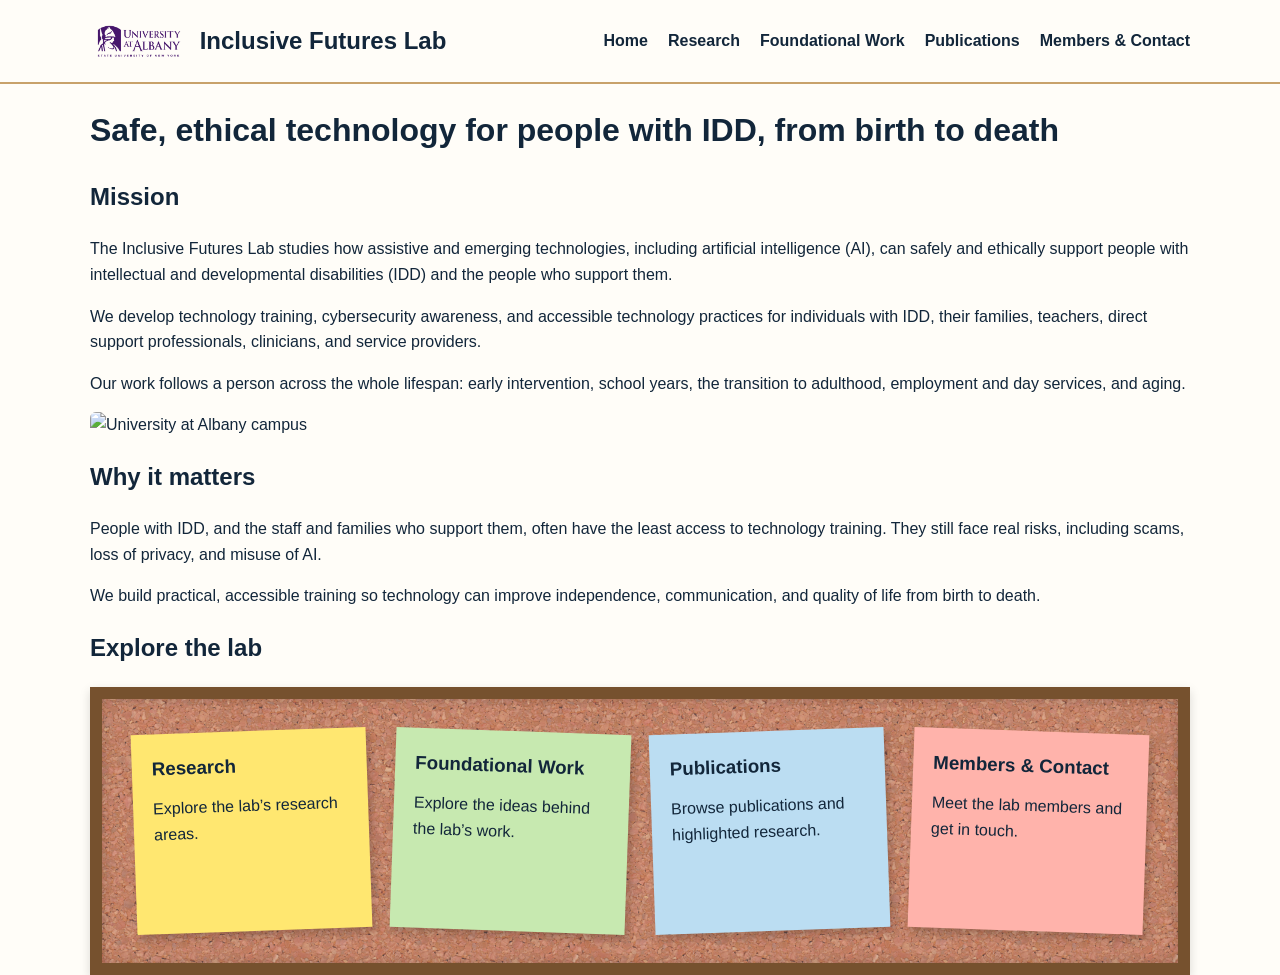
==== index.html @ a16661eb "Add mission image to index.html" ====
<!DOCTYPE html>
<html lang="en">
<head>
  <meta charset="utf-8">
  <meta name="viewport" content="width=device-width, initial-scale=1">

  <title>Inclusive Futures Lab | UAlbany</title>

  <meta name="description" content="The Inclusive Futures Lab researches how assistive and emerging technologies, including AI, can safely and ethically support people with intellectual and developmental disabilities and the people who support them.">

  <link rel="preconnect" href="https://fonts.googleapis.com">
  <link rel="preconnect" href="https://fonts.gstatic.com" crossorigin>
  <link href="https://fonts.googleapis.com/css2?family=Atkinson+Hyperlegible:ital,wght@0,400;0,700;1,400&display=swap" rel="stylesheet">

  <link rel="stylesheet" href="style.css">
</head>

<body>
 

  <!-- Header and navigation -->
  <header class="site">
    <div class="wrap">
      <a class="brand" href="index.html">
  <img class="university-logo"
       src="images/ualbany.png"
       alt="University at Albany">

  <span>Inclusive Futures Lab</span>
</a>

      <nav aria-label="Main">
        <ul>
          <li><a href="index.html" aria-current="page"><strong>Home</strong></a></li>
          <li><a href="research.html"><strong>Research</strong></a></li>
          <li><a href="foundations.html"><strong>Foundational Work</strong></a></li>
          <li><a href="publications.html"><strong>Publications</strong></a></li>
          <li><a href="contacts.html"><strong>Members &amp; Contact</strong></a></li>
        </ul>
      </nav>
    </div>
  </header>

  <main id="main">

    <!-- Homepage heading -->
    <div class="hero" id="top">
      <div class="wrap">
        <h1>Safe, ethical technology for people with IDD, from birth to death</h1>
      </div>
    </div>

    <!-- Mission -->
    <section class="band" id="mission" aria-labelledby="mission-h">
      <div class="wrap">
        <h2 id="mission-h">Mission</h2>

        <div class="body">
          <p>The Inclusive Futures Lab studies how assistive and emerging technologies, including artificial intelligence (AI), can safely and ethically support people with intellectual and developmental disabilities (IDD) and the people who support them.</p>

          <p>We develop technology training, cybersecurity awareness, and accessible technology practices for individuals with IDD, their families, teachers, direct support professionals, clinicians, and service providers.</p>

          <p>Our work follows a person across the whole lifespan: early intervention, school years, the transition to adulthood, employment and day services, and aging.</p>
        </div>
            <img class="mission-photo"
         src="images/mission.jpg"
         alt="University at Albany campus">
      </div>
    </section>
    

    <!-- Why it matters -->
    <section class="band why" id="why" aria-labelledby="why-h">
      <div class="wrap">
        <h2 id="why-h">Why it matters</h2>

        <div class="body">
          <p>People with IDD, and the staff and families who support them, often have the least access to technology training. They still face real risks, including scams, loss of privacy, and misuse of AI.</p>

          <p>We build practical, accessible training so technology can improve independence, communication, and quality of life from birth to death.</p>
        </div>
      </div>
    </section>

    <!-- Corkboard and post-it links -->
    <section class="wrap" aria-labelledby="explore-h">
      <h2 id="explore-h">Explore the lab</h2>

      <div class="home-board">

        <a class="post-it yellow" href="research.html">
          <h3>Research</h3>
          <p>Explore the lab’s research areas.</p>
        </a>

        <a class="post-it green" href="foundations.html">
          <h3>Foundational Work</h3>
          <p>Explore the ideas behind the lab’s work.</p>
        </a>

        <a class="post-it blue" href="publications.html">
          <h3>Publications</h3>
          <p>Browse publications and highlighted research.</p>
        </a>

        <a class="post-it red" href="contacts.html">
          <h3>Members &amp; Contact</h3>
          <p>Meet the lab members and get in touch.</p>
        </a>

      </div>
    </section>

  </main>

  <!-- Footer -->
  <footer id="contact">
    <div class="wrap">
      
    </div>
  </footer>

</body>
</html>
</body>
</html>
---- style.css ----
/* General page appearance */
body {
    margin: 0;
    font-family: Arial, sans-serif;
    background-color: #FFFDF8;
    color: #12263A;
    line-height: 1.6;
}

/*Main Content*/
.wrap {
    max-width: 1100px;
    margin: 0 auto;
    padding: 0 24px;
}

/* Mission text and photo */
.mission-layout {
    display: grid;
    grid-template-columns: minmax(0, 3fr) minmax(0, 2fr);
    gap: 32px;
    align-items: center;
}


.mission-photo {
    display: block;
    width: 100%;
    height: auto;
    border-radius: 6px;
}

/* Header and navigation */
header.site {
    position: sticky;
    top: 0;
    z-index: 100;
    background-color: #FFFDF8;
    padding: 16px 0;
    border-bottom: 2px solid #C8A26B;
}

/* Arrange the header contents */
header.site .wrap {
    display: flex;
    justify-content: space-between;
    align-items: center;
    flex-wrap: wrap;
    gap: 20px;
}

/* Lab name */
.brand {
    display: inline-flex;
    align-items: center;
    gap: 12px;
    font-size: 24px;
    font-weight: bold;
    color: #12263A;
    text-decoration: none;
}

.university-logo {
    display: block;
    height: 50px;
    width: auto;
}

/* Arrange the navigation links */
header.site nav ul {
    display: flex;
    flex-wrap: wrap;
    gap: 20px;
    list-style: none;
    margin: 0;
    padding: 0;
}

/* Navigation link appearance */
header.site nav a {
    color: #12263A;
    text-decoration: none;
}

/* Highlight links when hovered or focused */
header.site nav a:hover,
header.site nav a:focus-visible {
    text-decoration: underline;
}

/* Homepage introduction */


/* Corkboard and post-it links */
/* Corkboard */
/* Corkboard background and frame */
.home-board {
    display: grid;
    grid-template-columns: repeat(auto-fit, minmax(160px, 1fr));
    gap: 24px;
    padding: 32px;

    background-color: #C8A26B;
    background-image: url("images/cork.png");
    background-repeat: repeat;
    background-size: 300px 300px;

    border: 12px solid #76512E;

    box-shadow:
        inset 0 0 12px rgba(0, 0, 0, 0.2),
        0 4px 10px rgba(0, 0, 0, 0.15);
}

/* Individual post-it */
.post-it {
    display: block;
    box-sizing: border-box;
    width: 100%;
    max-width: 100%;
    min-height: 200px;
    padding: 20px;
    background-color: #FFE770;
    color: #12263A;
    text-decoration: none;
    box-shadow: 3px 5px 8px rgba(0, 0, 0, 0.2);
    transform: rotate(-2deg);
}

/* Text spacing inside the note */
.post-it h3 {
    margin: 0 0 12px;
}

.post-it p {
    margin: 0;
}
/* Tilt every other note in the opposite direction */
.post-it:nth-child(even) {
    transform: rotate(2deg);
}
/* Straighten the note when hovered or focused */
.post-it:hover,
.post-it:focus-visible {
    transform: rotate(0deg);
}

.post-it:focus-visible {
    outline: 3px solid #12263A;
    outline-offset: 4px;
}
/* Individual post-it colors */
.post-it.yellow {
    background-color: #FFE770;
}

.post-it.red {
    background-color: #FFB3AB;
}

.post-it.green {
    background-color: #C7E9B0;
}

.post-it.blue {
    background-color: #BBDDF2;
}



/* Footer */


/* Mobile adjustments */

/* Stack the text and photo on smaller screens */
@media (max-width: 750px) {
    .mission-layout {
        grid-template-columns: 1fr;
    }
}
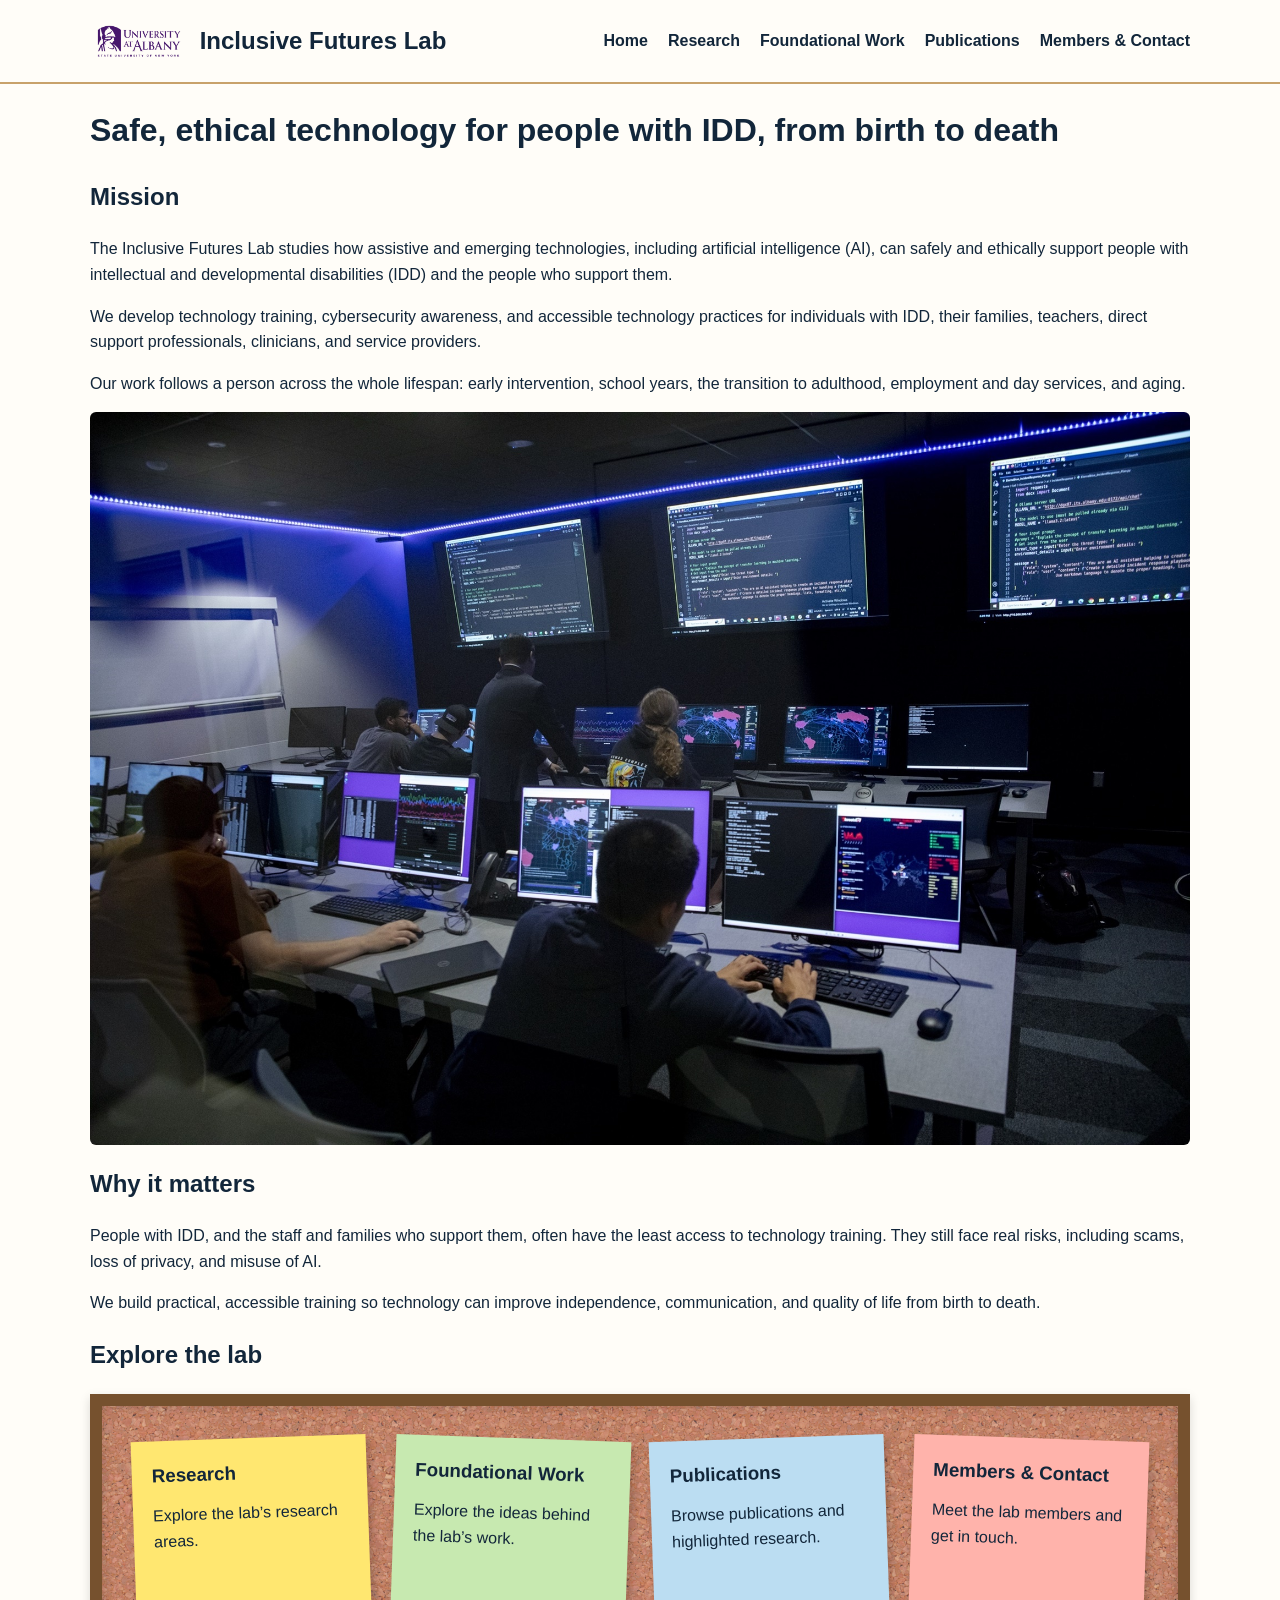
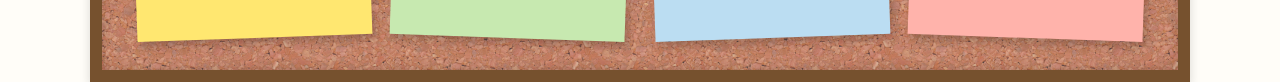
==== commit 8029a8f2: "Change mission image source to lab.jpg" ====
--- a/index.html
+++ b/index.html
@@ -63,7 +63,7 @@
           <p>Our work follows a person across the whole lifespan: early intervention, school years, the transition to adulthood, employment and day services, and aging.</p>
         </div>
             <img class="mission-photo"
-         src="images/mission.jpg"
+         src="images/lab.jpg"
          alt="University at Albany campus">
       </div>
     </section>
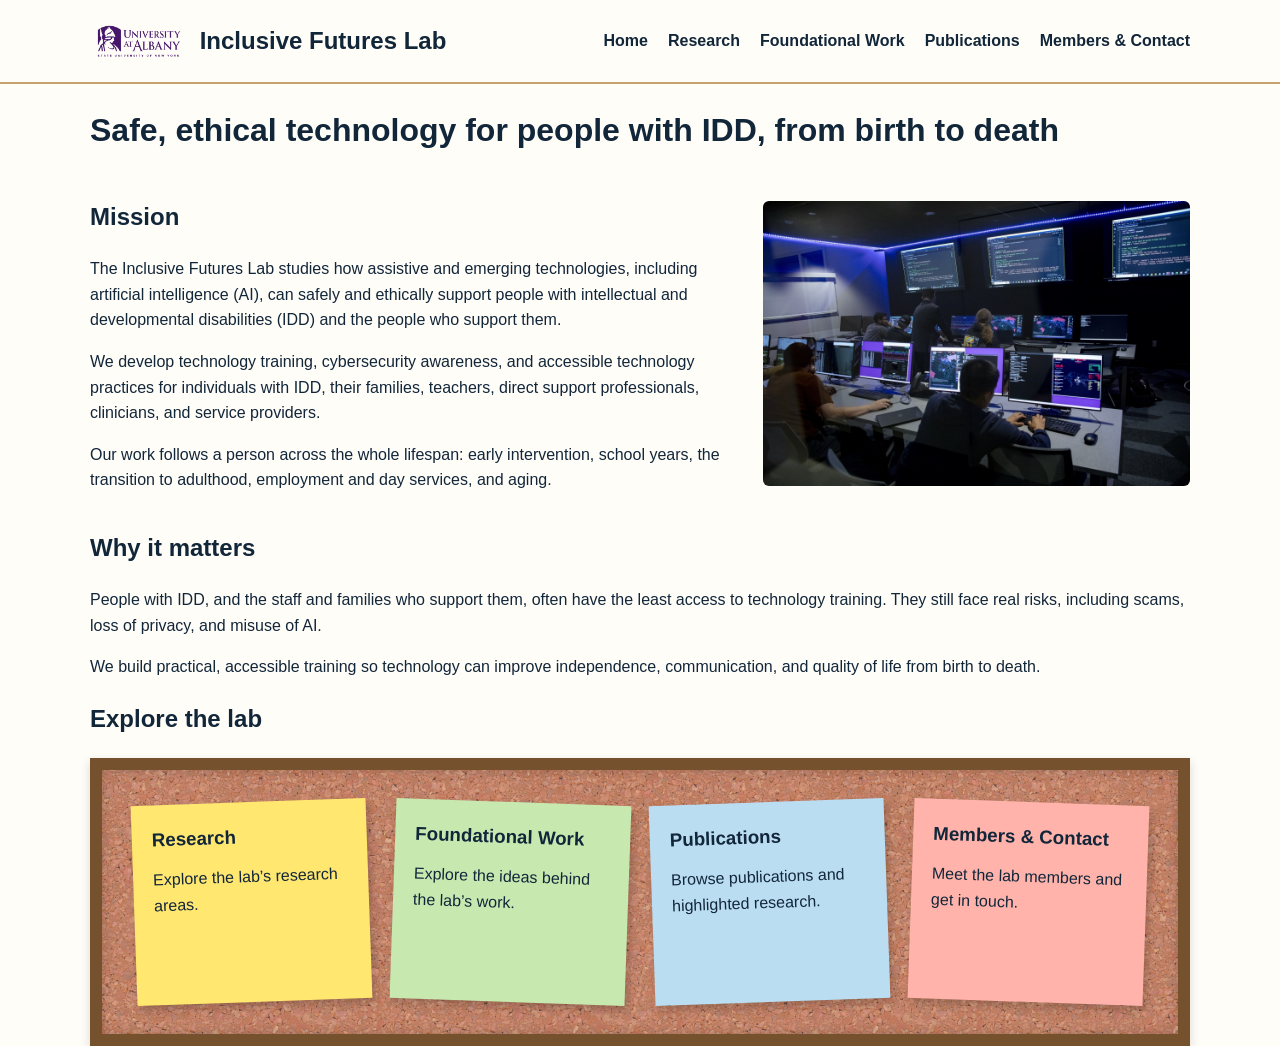
==== commit 21e5a810: "Refactor mission section in index.html Reorganized mission section layout and updated content." ====
--- a/index.html
+++ b/index.html
@@ -50,23 +50,27 @@
       </div>
     </div>
 
-    <!-- Mission -->
-    <section class="band" id="mission" aria-labelledby="mission-h">
-      <div class="wrap">
-        <h2 id="mission-h">Mission</h2>
+   <section class="band" id="mission" aria-labelledby="mission-h">
+  <div class="wrap mission-layout">
 
-        <div class="body">
-          <p>The Inclusive Futures Lab studies how assistive and emerging technologies, including artificial intelligence (AI), can safely and ethically support people with intellectual and developmental disabilities (IDD) and the people who support them.</p>
+    <div class="mission-text">
+      <h2 id="mission-h">Mission</h2>
 
-          <p>We develop technology training, cybersecurity awareness, and accessible technology practices for individuals with IDD, their families, teachers, direct support professionals, clinicians, and service providers.</p>
+      <div class="body">
+        <p>The Inclusive Futures Lab studies how assistive and emerging technologies, including artificial intelligence (AI), can safely and ethically support people with intellectual and developmental disabilities (IDD) and the people who support them.</p>
 
-          <p>Our work follows a person across the whole lifespan: early intervention, school years, the transition to adulthood, employment and day services, and aging.</p>
-        </div>
-            <img class="mission-photo"
+        <p>We develop technology training, cybersecurity awareness, and accessible technology practices for individuals with IDD, their families, teachers, direct support professionals, clinicians, and service providers.</p>
+
+        <p>Our work follows a person across the whole lifespan: early intervention, school years, the transition to adulthood, employment and day services, and aging.</p>
+      </div>
+    </div>
+
+    <img class="mission-photo"
          src="images/lab.jpg"
-         alt="University at Albany campus">
-      </div>
-    </section>
+         alt="People working at computers in a cybersecurity lab">
+
+  </div>
+</section>
     
 
     <!-- Why it matters -->
--- a/style.css
+++ b/style.css
@@ -20,6 +20,7 @@
     grid-template-columns: minmax(0, 3fr) minmax(0, 2fr);
     gap: 32px;
     align-items: center;
+    
 }
 
 
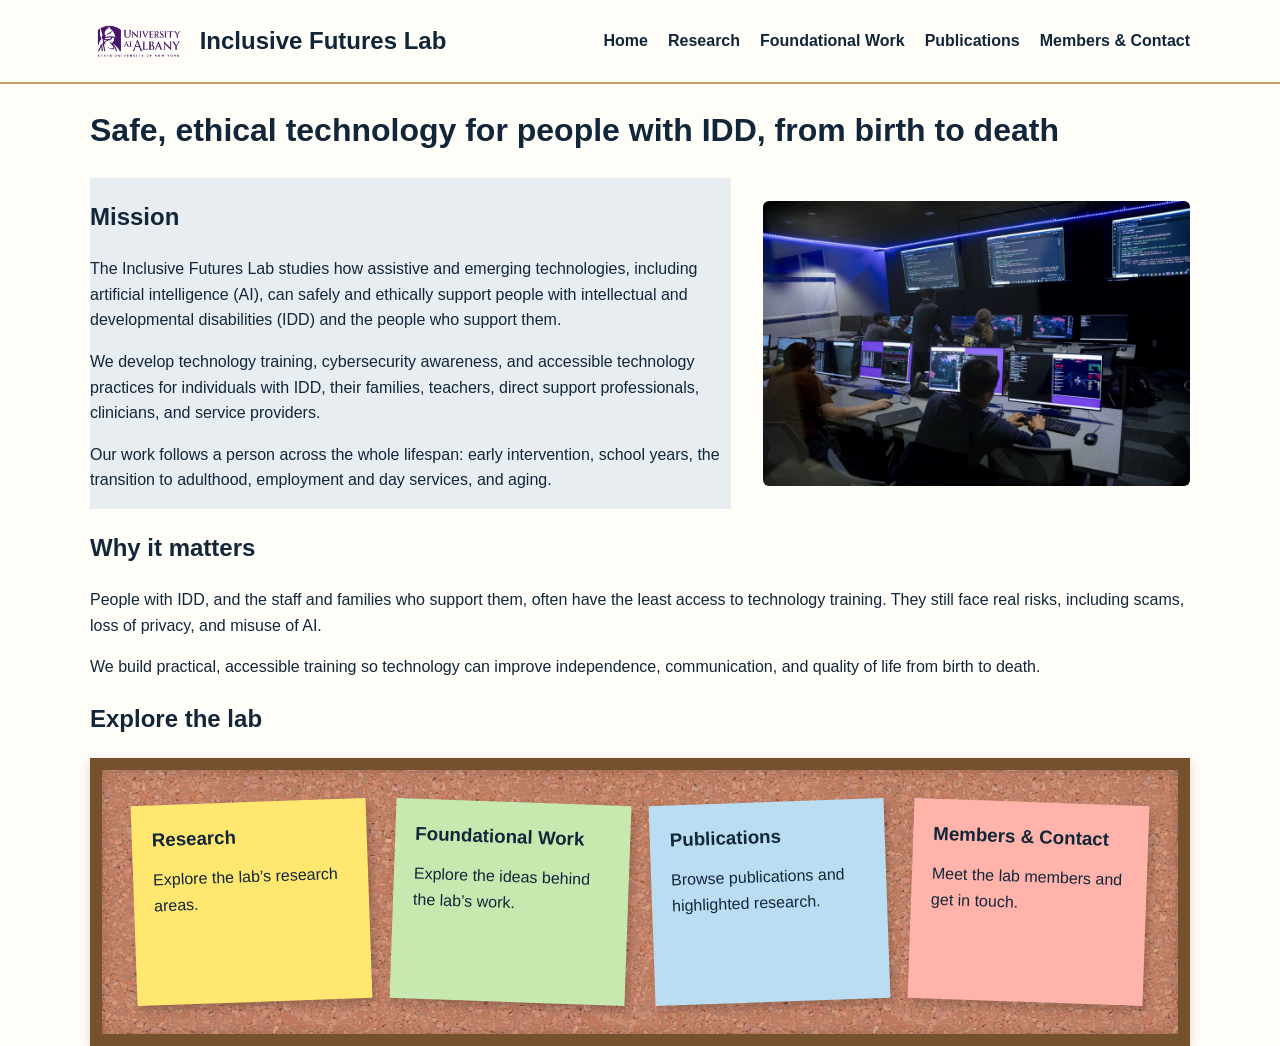
==== commit 2998cb2e: "Update mission-text class in index.html" ====
--- a/index.html
+++ b/index.html
@@ -56,7 +56,7 @@
     <div class="mission-text">
       <h2 id="mission-h">Mission</h2>
 
-      <div class="body">
+      <div class="body mission-text">
         <p>The Inclusive Futures Lab studies how assistive and emerging technologies, including artificial intelligence (AI), can safely and ethically support people with intellectual and developmental disabilities (IDD) and the people who support them.</p>
 
         <p>We develop technology training, cybersecurity awareness, and accessible technology practices for individuals with IDD, their families, teachers, direct support professionals, clinicians, and service providers.</p>
--- a/style.css
+++ b/style.css
@@ -30,6 +30,12 @@
     height: auto;
     border-radius: 6px;
 }
+
+.mission-text {
+    background-color: #E8EDF2;
+    color: #12263A;
+}
+    
 
 /* Header and navigation */
 header.site {
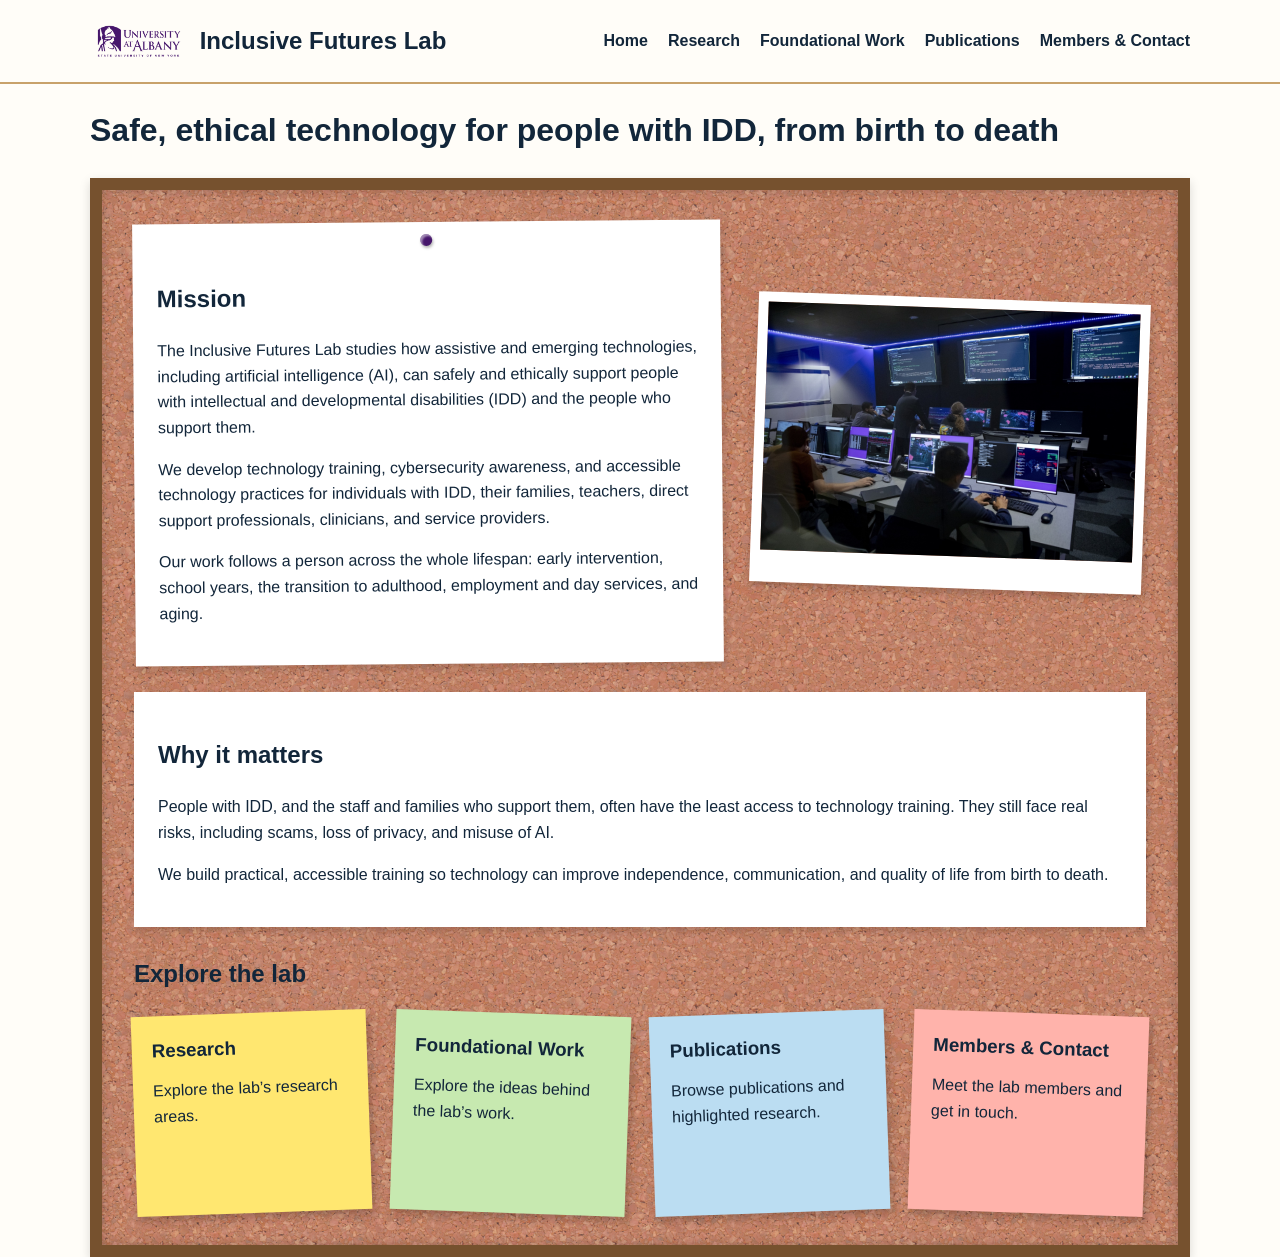
==== commit 836177b4: "Refactor HTML structure and improve formatting" ====
--- a/index.html
+++ b/index.html
@@ -16,18 +16,17 @@
 </head>
 
 <body>
- 
 
   <!-- Header and navigation -->
   <header class="site">
     <div class="wrap">
       <a class="brand" href="index.html">
-  <img class="university-logo"
-       src="images/ualbany.png"
-       alt="University at Albany">
+        <img class="university-logo"
+             src="images/ualbany.png"
+             alt="University at Albany">
 
-  <span>Inclusive Futures Lab</span>
-</a>
+        <span>Inclusive Futures Lab</span>
+      </a>
 
       <nav aria-label="Main">
         <ul>
@@ -50,81 +49,89 @@
       </div>
     </div>
 
-   <section class="band" id="mission" aria-labelledby="mission-h">
-  <div class="wrap mission-layout">
+    <!-- Center the entire noticeboard -->
+    <div class="wrap">
 
-    <div class="mission-text">
-      <h2 id="mission-h">Mission</h2>
+      <!-- Corkboard frame starts here -->
+      <div class="noticeboard">
 
-      <div class="body mission-text">
-        <p>The Inclusive Futures Lab studies how assistive and emerging technologies, including artificial intelligence (AI), can safely and ethically support people with intellectual and developmental disabilities (IDD) and the people who support them.</p>
+        <!-- Mission and photo -->
+        <section class="band" id="mission" aria-labelledby="mission-h">
+          <div class="wrap mission-layout">
 
-        <p>We develop technology training, cybersecurity awareness, and accessible technology practices for individuals with IDD, their families, teachers, direct support professionals, clinicians, and service providers.</p>
+            <div class="mission-text">
+              <h2 id="mission-h">Mission</h2>
 
-        <p>Our work follows a person across the whole lifespan: early intervention, school years, the transition to adulthood, employment and day services, and aging.</p>
-      </div>
-    </div>
+              <div class="body">
+                <p>The Inclusive Futures Lab studies how assistive and emerging technologies, including artificial intelligence (AI), can safely and ethically support people with intellectual and developmental disabilities (IDD) and the people who support them.</p>
 
-    <img class="mission-photo"
-         src="images/lab.jpg"
-         alt="People working at computers in a cybersecurity lab">
+                <p>We develop technology training, cybersecurity awareness, and accessible technology practices for individuals with IDD, their families, teachers, direct support professionals, clinicians, and service providers.</p>
 
-  </div>
-</section>
-    
+                <p>Our work follows a person across the whole lifespan: early intervention, school years, the transition to adulthood, employment and day services, and aging.</p>
+              </div>
+            </div>
 
-    <!-- Why it matters -->
-    <section class="band why" id="why" aria-labelledby="why-h">
-      <div class="wrap">
-        <h2 id="why-h">Why it matters</h2>
+            <img class="mission-photo"
+                 src="images/lab.jpg"
+                 alt="People working at computers in a cybersecurity lab">
 
-        <div class="body">
-          <p>People with IDD, and the staff and families who support them, often have the least access to technology training. They still face real risks, including scams, loss of privacy, and misuse of AI.</p>
+          </div>
+        </section>
 
-          <p>We build practical, accessible training so technology can improve independence, communication, and quality of life from birth to death.</p>
-        </div>
-      </div>
-    </section>
+        <!-- Why it matters -->
+        <section class="band why" id="why" aria-labelledby="why-h">
+          <div class="wrap">
+            <h2 id="why-h">Why it matters</h2>
 
-    <!-- Corkboard and post-it links -->
-    <section class="wrap" aria-labelledby="explore-h">
-      <h2 id="explore-h">Explore the lab</h2>
+            <div class="body">
+              <p>People with IDD, and the staff and families who support them, often have the least access to technology training. They still face real risks, including scams, loss of privacy, and misuse of AI.</p>
 
-      <div class="home-board">
+              <p>We build practical, accessible training so technology can improve independence, communication, and quality of life from birth to death.</p>
+            </div>
+          </div>
+        </section>
 
-        <a class="post-it yellow" href="research.html">
-          <h3>Research</h3>
-          <p>Explore the lab’s research areas.</p>
-        </a>
+        <!-- Post-it navigation -->
+        <section class="wrap" aria-labelledby="explore-h">
+          <h2 id="explore-h">Explore the lab</h2>
 
-        <a class="post-it green" href="foundations.html">
-          <h3>Foundational Work</h3>
-          <p>Explore the ideas behind the lab’s work.</p>
-        </a>
+          <div class="home-board">
 
-        <a class="post-it blue" href="publications.html">
-          <h3>Publications</h3>
-          <p>Browse publications and highlighted research.</p>
-        </a>
+            <a class="post-it yellow" href="research.html">
+              <h3>Research</h3>
+              <p>Explore the lab’s research areas.</p>
+            </a>
 
-        <a class="post-it red" href="contacts.html">
-          <h3>Members &amp; Contact</h3>
-          <p>Meet the lab members and get in touch.</p>
-        </a>
+            <a class="post-it green" href="foundations.html">
+              <h3>Foundational Work</h3>
+              <p>Explore the ideas behind the lab’s work.</p>
+            </a>
+
+            <a class="post-it blue" href="publications.html">
+              <h3>Publications</h3>
+              <p>Browse publications and highlighted research.</p>
+            </a>
+
+            <a class="post-it red" href="contacts.html">
+              <h3>Members &amp; Contact</h3>
+              <p>Meet the lab members and get in touch.</p>
+            </a>
+
+          </div>
+        </section>
 
       </div>
-    </section>
+      <!-- Corkboard frame ends here -->
+
+    </div>
 
   </main>
 
   <!-- Footer -->
   <footer id="contact">
     <div class="wrap">
-      
     </div>
   </footer>
 
 </body>
 </html>
-</body>
-</html>
--- a/style.css
+++ b/style.css
@@ -26,14 +26,23 @@
 
 .mission-photo {
     display: block;
+    box-sizing: border-box;
     width: 100%;
     height: auto;
-    border-radius: 6px;
+
+    border: 10px solid #FFFFFF;
+    border-bottom-width: 32px;
+    border-radius: 0;
+
+    box-shadow: 2px 4px 8px rgba(0, 0, 0, 0.2);
+    transform: rotate(2deg);
 }
 
 .mission-text {
     background-color: #E8EDF2;
     color: #12263A;
+    text-align: center;
+    border-radius: 15px;
 }
     
 
@@ -101,22 +110,72 @@
 /* Corkboard and post-it links */
 /* Corkboard */
 /* Corkboard background and frame */
+/* One large corkboard around the homepage content */
+.noticeboard {
+    padding: 32px;
+
+    background-color: #C8A26B;
+    background-image: url("images/cork.png");
+    background-repeat: repeat;
+    background-size: 300px 300px;
+
+    border: 12px solid #76512E;
+
+    box-shadow:
+        inset 0 0 12px rgba(0, 0, 0, 0.2),
+        0 4px 10px rgba(0, 0, 0, 0.15);
+}
+
+/* Inner sections use the outer board's spacing */
+.noticeboard .wrap {
+    max-width: none;
+    padding: 0;
+}
+
+/* Space between the sections */
+.noticeboard > section + section {
+    margin-top: 28px;
+}
+
+/* Paper backgrounds to keep the text readable */
+.noticeboard .mission-text,
+.noticeboard #why .wrap {
+    background-color: #FFFFFF;
+    padding: 24px;
+    text-align: left;
+    border-radius: 0;
+    box-shadow: 2px 4px 8px rgba(0, 0, 0, 0.15);
+}
+/* Position the Mission paper and leave space for its pin */
+.noticeboard .mission-text {
+    position: relative;
+    padding-top: 36px;
+    transform: rotate(-0.5deg);
+}
+
+/* Decorative pin */
+.noticeboard .mission-text::before {
+    content: "";
+    position: absolute;
+    top: 12px;
+    left: 50%;
+
+    width: 12px;
+    height: 12px;
+    background-color: #46166B;
+    border-radius: 50%;
+
+    transform: translateX(-50%);
+
+    box-shadow:
+        1px 2px 3px rgba(0, 0, 0, 0.3),
+        inset 2px 2px 2px rgba(255, 255, 255, 0.5);
+}
+/* Arrange the four post-it links */
 .home-board {
     display: grid;
     grid-template-columns: repeat(auto-fit, minmax(160px, 1fr));
     gap: 24px;
-    padding: 32px;
-
-    background-color: #C8A26B;
-    background-image: url("images/cork.png");
-    background-repeat: repeat;
-    background-size: 300px 300px;
-
-    border: 12px solid #76512E;
-
-    box-shadow:
-        inset 0 0 12px rgba(0, 0, 0, 0.2),
-        0 4px 10px rgba(0, 0, 0, 0.15);
 }
 
 /* Individual post-it */
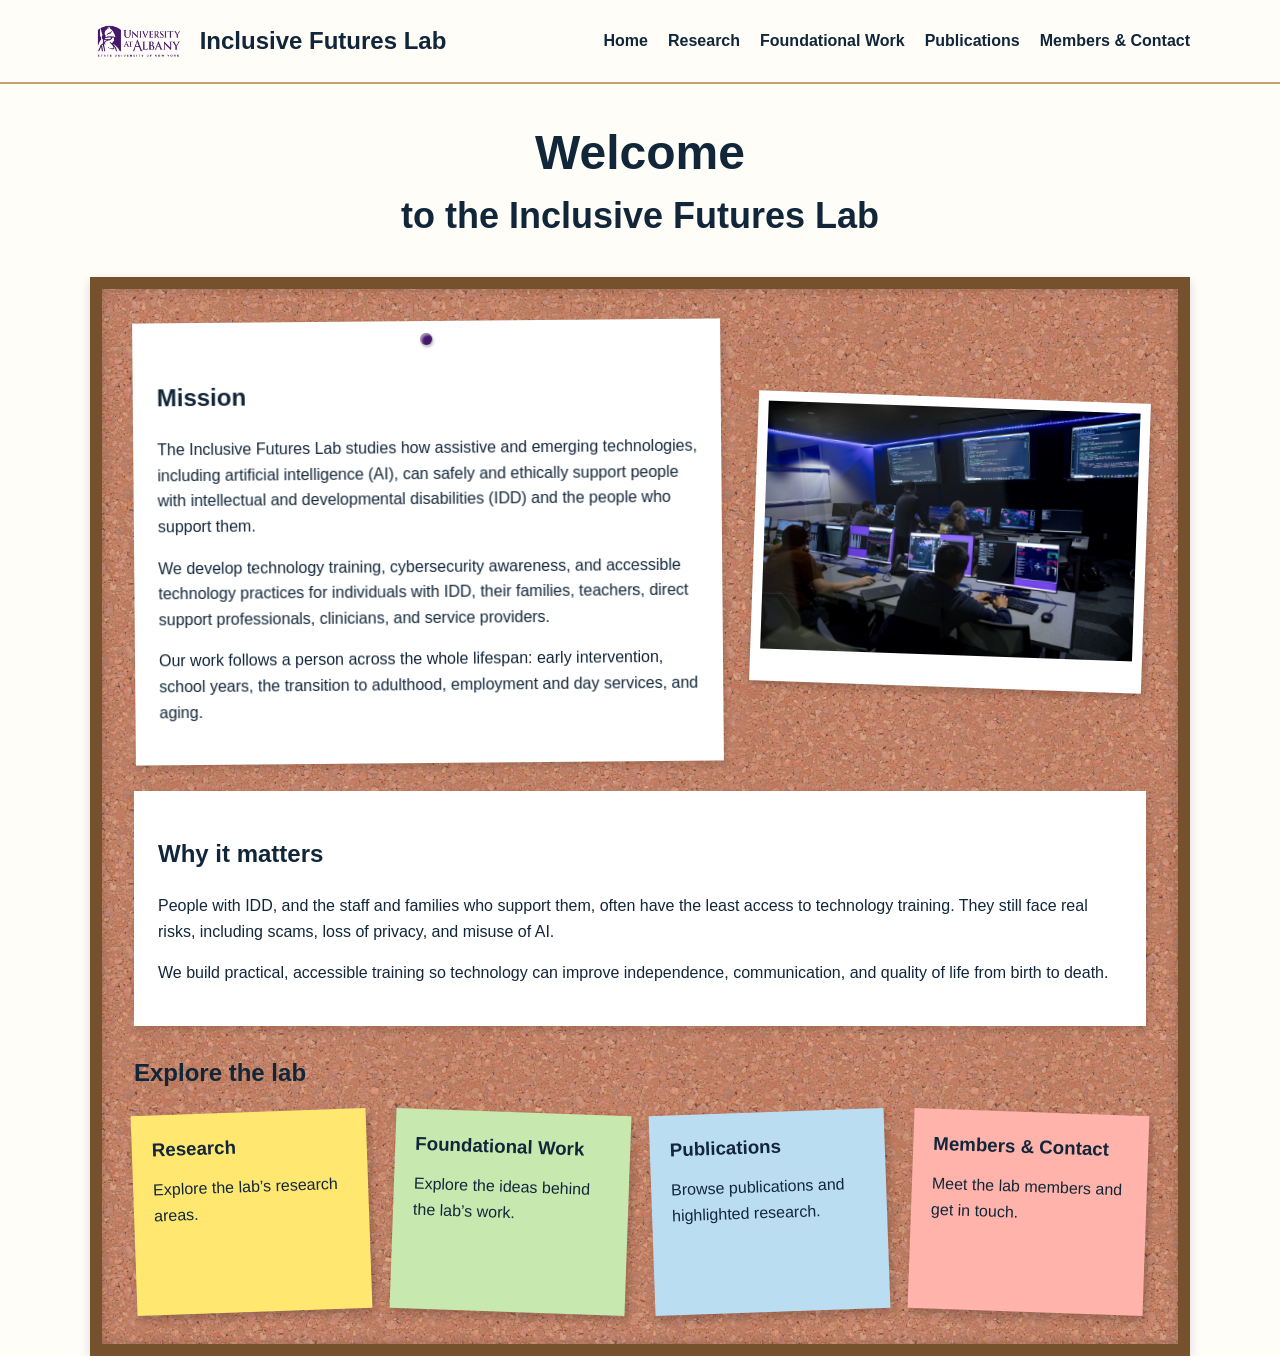
==== commit e9ab4e36: "Replace hero section with welcome title" ====
--- a/index.html
+++ b/index.html
@@ -42,12 +42,10 @@
 
   <main id="main">
 
-    <!-- Homepage heading -->
-    <div class="hero" id="top">
-      <div class="wrap">
-        <h1>Safe, ethical technology for people with IDD, from birth to death</h1>
-      </div>
-    </div>
+    <h1 class="welcome-title">
+  <span>Welcome</span>
+  <span class="welcome-lab">to the Inclusive Futures Lab</span>
+</h1>
 
     <!-- Center the entire noticeboard -->
     <div class="wrap">
--- a/style.css
+++ b/style.css
@@ -105,7 +105,42 @@
 }
 
 /* Homepage introduction */
-
+.welcome-title {
+    margin: 40px 0;
+    text-align: center;
+    font-size: clamp(32px, 5vw, 48px);
+    line-height: 1.2;
+}
+
+.welcome-title span {
+    display: block;
+    animation: welcome-in 0.8s ease-out both;
+}
+
+.welcome-title .welcome-lab {
+    margin-top: 12px;
+    font-size: 0.75em;
+    animation-delay: 0.8s;
+}
+
+@keyframes welcome-in {
+    from {
+        opacity: 0;
+        transform: translateY(12px);
+    }
+
+    to {
+        opacity: 1;
+        transform: translateY(0);
+    }
+}
+
+/* Show the heading immediately for reduced-motion settings */
+@media (prefers-reduced-motion: reduce) {
+    .welcome-title span {
+        animation: none;
+    }
+}
 
 /* Corkboard and post-it links */
 /* Corkboard */
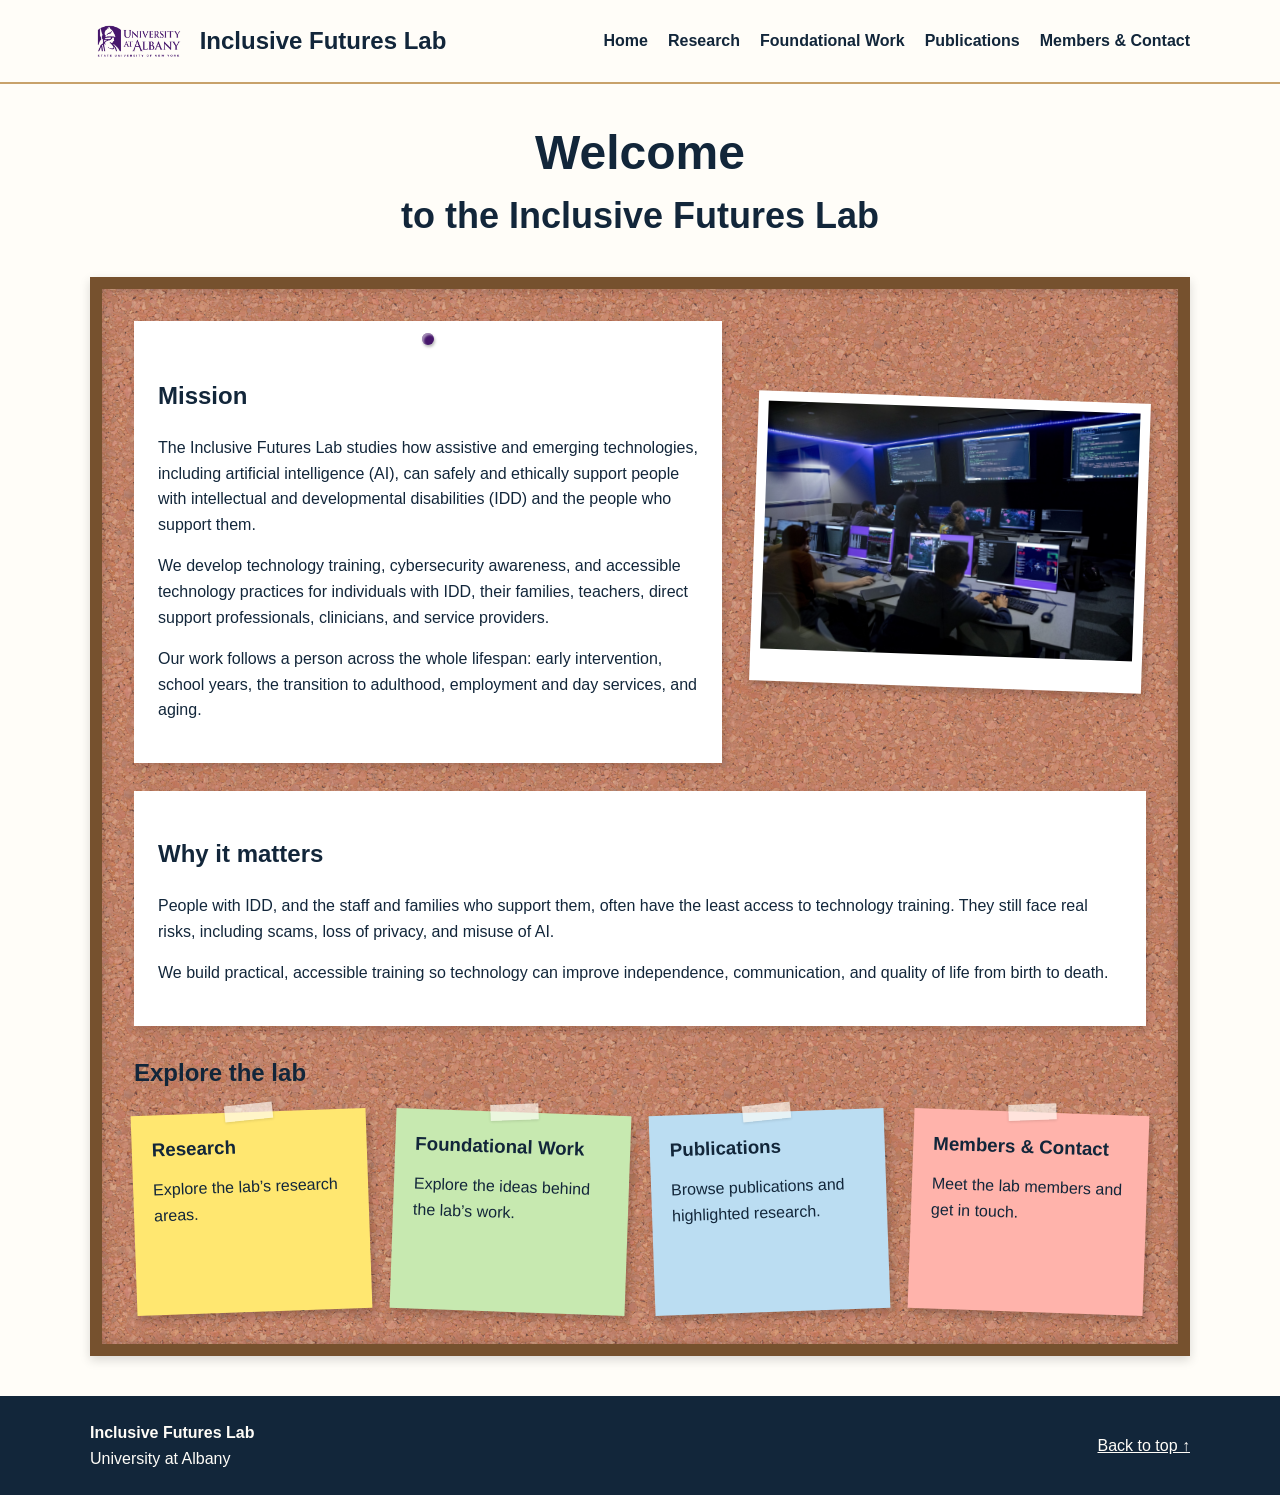
==== commit 980e1e7a: "Revise footer for site with new content Updated footer structure with additional content and styling" ====
--- a/index.html
+++ b/index.html
@@ -126,10 +126,15 @@
   </main>
 
   <!-- Footer -->
-  <footer id="contact">
-    <div class="wrap">
-    </div>
-  </footer>
+  <footer class="site-footer" id="contact">
+  <div class="wrap">
+    <p>
+      <strong>Inclusive Futures Lab</strong><br>
+      University at Albany
+    </p>
+    <a href="#">Back to top ↑</a>
+  </div>
+</footer>
 
 </body>
 </html>
--- a/style.css
+++ b/style.css
@@ -185,7 +185,7 @@
 .noticeboard .mission-text {
     position: relative;
     padding-top: 36px;
-    transform: rotate(-0.5deg);
+    transform: none;
 }
 
 /* Decorative pin */
@@ -226,6 +226,22 @@
     text-decoration: none;
     box-shadow: 3px 5px 8px rgba(0, 0, 0, 0.2);
     transform: rotate(-2deg);
+    position: relative;
+}
+
+/* Tape across the top of each note */
+.post-it::before {
+    content: "";
+    position: absolute;
+    top: -8px;
+    left: 50%;
+
+    width: 48px;
+    height: 16px;
+    background-color: rgba(255, 253, 248, 0.65);
+
+    transform: translateX(-50%) rotate(-4deg);
+    box-shadow: 0 1px 3px rgba(0, 0, 0, 0.12);
 }
 
 /* Text spacing inside the note */
@@ -270,7 +286,28 @@
 
 
 /* Footer */
-
+.site-footer {
+    margin-top: 40px;
+    padding: 24px 0;
+    background-color: #12263A;
+    color: #FFFDF8;
+}
+
+.site-footer .wrap {
+    display: flex;
+    justify-content: space-between;
+    align-items: center;
+    flex-wrap: wrap;
+    gap: 16px;
+}
+
+.site-footer p {
+    margin: 0;
+}
+
+.site-footer a {
+    color: inherit;
+}
 
 /* Mobile adjustments */
 
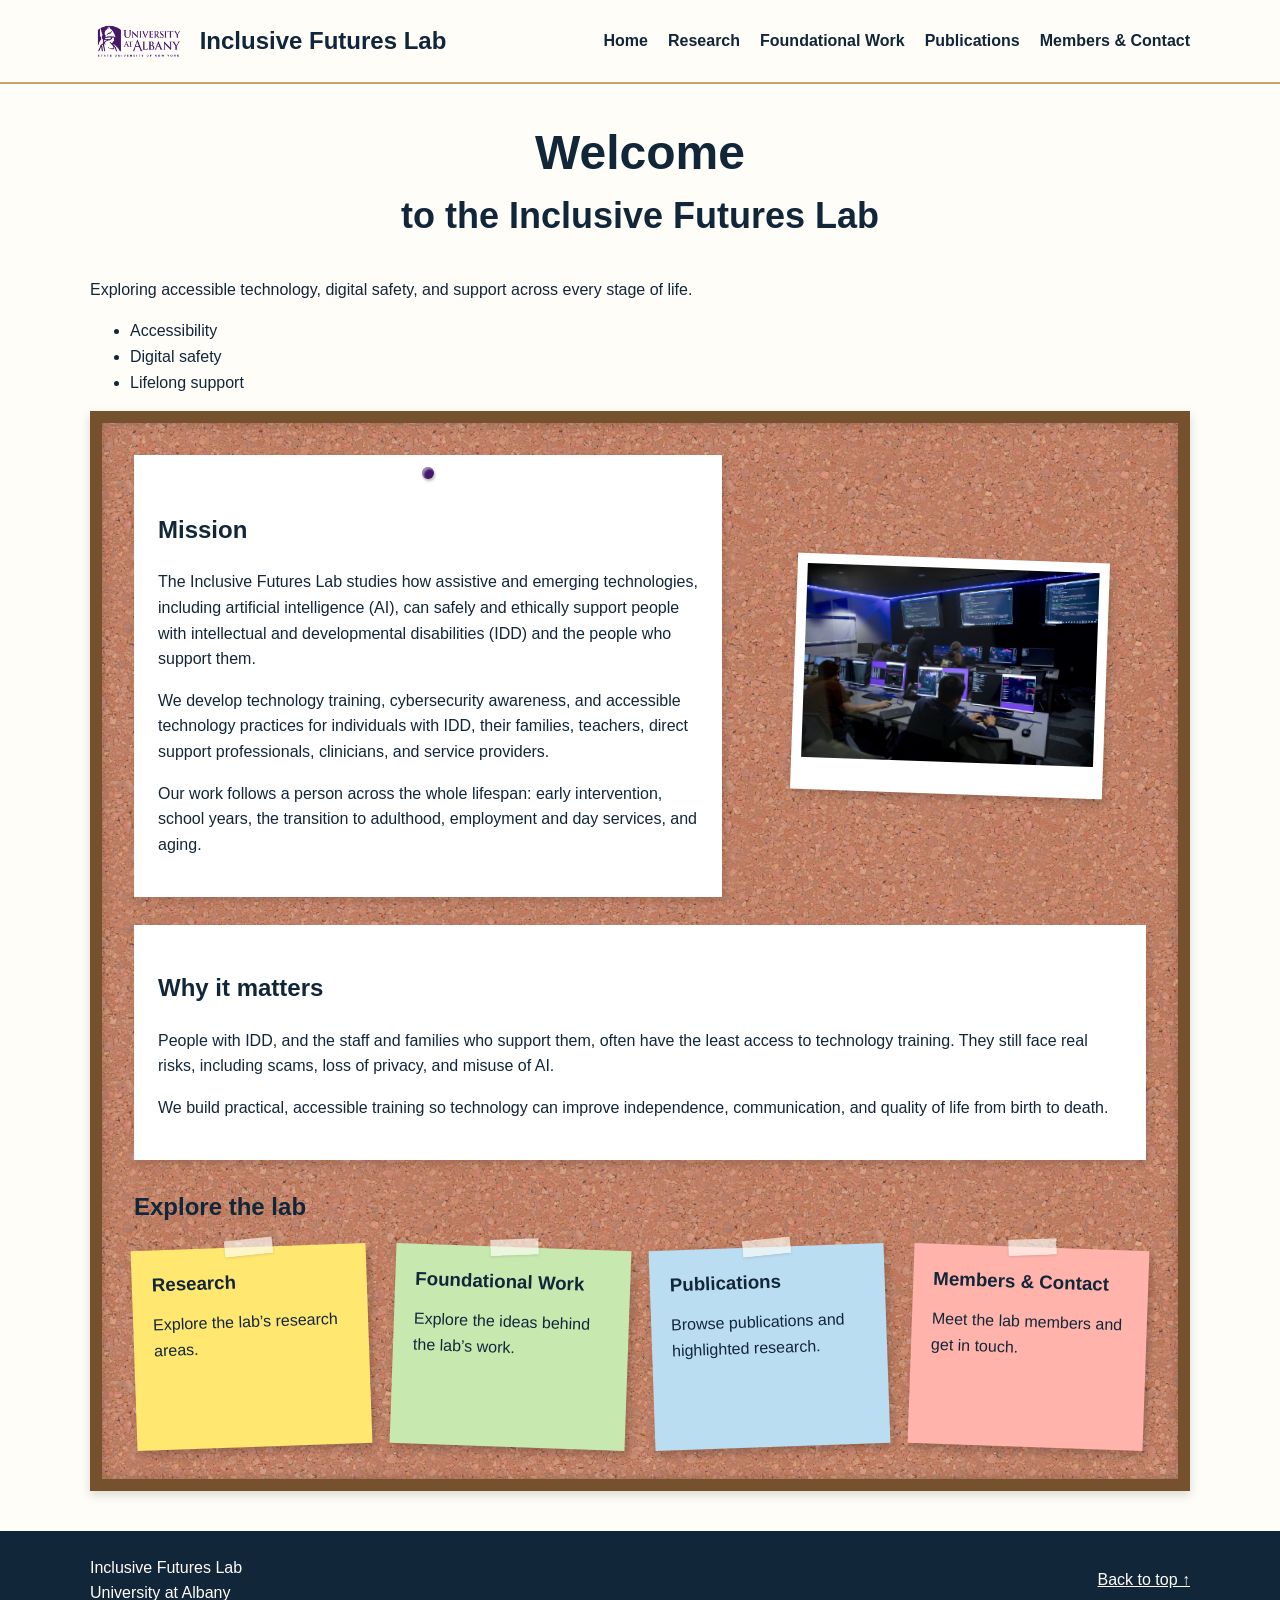
==== commit f32935fc: "Refactor welcome section and footer layout Updated the structure of the welcome section and footer i" ====
--- a/index.html
+++ b/index.html
@@ -42,10 +42,24 @@
 
   <main id="main">
 
-    <h1 class="welcome-title">
-  <span>Welcome</span>
-  <span class="welcome-lab">to the Inclusive Futures Lab</span>
-</h1>
+    <!-- Welcome introduction -->
+    <section class="welcome wrap" aria-labelledby="welcome-h">
+      <h1 class="welcome-title" id="welcome-h">
+        <span>Welcome</span>
+        <span class="welcome-lab">to the Inclusive Futures Lab</span>
+      </h1>
+
+      <p class="welcome-intro">
+        Exploring accessible technology, digital safety, and support
+        across every stage of life.
+      </p>
+
+      <ul class="welcome-topics" aria-label="Lab themes">
+        <li>Accessibility</li>
+        <li>Digital safety</li>
+        <li>Lifelong support</li>
+      </ul>
+    </section>
 
     <!-- Center the entire noticeboard -->
     <div class="wrap">
@@ -57,7 +71,7 @@
         <section class="band" id="mission" aria-labelledby="mission-h">
           <div class="wrap mission-layout">
 
-            <div class="mission-text">
+            <div class="mission-text pinned">
               <h2 id="mission-h">Mission</h2>
 
               <div class="body">
@@ -69,16 +83,19 @@
               </div>
             </div>
 
-            <img class="mission-photo"
-                 src="images/lab.jpg"
-                 alt="People working at computers in a cybersecurity lab">
+            <!-- The figure holds the photo frame and decorative pin -->
+            <figure class="mission-photo-card pinned">
+              <img class="mission-photo"
+                   src="images/lab.jpg"
+                   alt="People working at computers in a cybersecurity lab">
+            </figure>
 
           </div>
         </section>
 
         <!-- Why it matters -->
         <section class="band why" id="why" aria-labelledby="why-h">
-          <div class="wrap">
+          <div class="wrap pinned">
             <h2 id="why-h">Why it matters</h2>
 
             <div class="body">
@@ -127,14 +144,15 @@
 
   <!-- Footer -->
   <footer class="site-footer" id="contact">
-  <div class="wrap">
-    <p>
-      <strong>Inclusive Futures Lab</strong><br>
-      University at Albany
-    </p>
-    <a href="#">Back to top ↑</a>
-  </div>
-</footer>
+    <div class="wrap">
+      <div>
+        <p class="footer-name">Inclusive Futures Lab</p>
+        <p class="footer-university">University at Albany</p>
+      </div>
+
+      <a class="back-to-top" href="#">Back to top ↑</a>
+    </div>
+  </footer>
 
 </body>
 </html>
--- a/style.css
+++ b/style.css
@@ -317,3 +317,256 @@
         grid-template-columns: 1fr;
     }
 }
+/* Contact Us page */
+/* Paper labels for section headings on the corkboard */
+.board-label {
+    display: inline-block;
+    margin: 0 0 20px;
+    padding: 6px 16px;
+    background-color: #FFFDF8;
+    color: #12263A;
+    font-size: 24px;
+    box-shadow: 2px 3px 6px rgba(0, 0, 0, 0.15);
+    transform: rotate(-1deg);
+}
+
+/* Arrange the bio cards */
+.bio-board {
+    display: grid;
+    grid-template-columns: repeat(auto-fit, minmax(220px, 1fr));
+    gap: 24px;
+}
+
+/* Individual bio card (index card) */
+.bio-card {
+    position: relative;
+    box-sizing: border-box;
+    padding: 36px 20px 20px;
+    background-color: #FFFFFF;
+    border-top: 6px solid #C8A26B;
+    box-shadow: 3px 5px 8px rgba(0, 0, 0, 0.2);
+    transform: rotate(-1deg);
+}
+
+/* Tilt every other card in the opposite direction */
+.bio-card:nth-child(even) {
+    transform: rotate(1deg);
+}
+
+/* Pin on each card */
+.bio-card::before {
+    content: "";
+    position: absolute;
+    top: 12px;
+    left: 50%;
+
+    width: 12px;
+    height: 12px;
+    background-color: #46166B;
+    border-radius: 50%;
+
+    transform: translateX(-50%);
+
+    box-shadow:
+        1px 2px 3px rgba(0, 0, 0, 0.3),
+        inset 2px 2px 2px rgba(255, 255, 255, 0.5);
+}
+
+/* Initials circle in place of a photo */
+.bio-initials {
+    display: flex;
+    align-items: center;
+    justify-content: center;
+    width: 64px;
+    height: 64px;
+    margin: 0 auto 12px;
+    background-color: #E8EDF2;
+    color: #12263A;
+    border-radius: 50%;
+    font-size: 22px;
+    font-weight: bold;
+}
+
+.bio-card h3 {
+    margin: 0;
+    text-align: center;
+}
+
+.bio-role {
+    margin: 4px 0 12px;
+    text-align: center;
+    font-weight: bold;
+    color: #46166B;
+}
+
+.bio-card p {
+    margin: 0 0 12px;
+}
+
+.bio-email {
+    text-align: center;
+    overflow-wrap: anywhere;
+}
+
+/* Form and contact post-it side by side */
+.contact-layout {
+    display: grid;
+    grid-template-columns: minmax(0, 3fr) minmax(0, 2fr);
+    gap: 32px;
+    align-items: start;
+}
+
+/* Paper behind the form */
+.contact-paper {
+    position: relative;
+    padding: 36px 24px 24px;
+    background-color: #FFFFFF;
+    box-shadow: 2px 4px 8px rgba(0, 0, 0, 0.15);
+}
+
+/* Pin on the form paper */
+.contact-paper::before {
+    content: "";
+    position: absolute;
+    top: 12px;
+    left: 50%;
+
+    width: 12px;
+    height: 12px;
+    background-color: #46166B;
+    border-radius: 50%;
+
+    transform: translateX(-50%);
+
+    box-shadow:
+        1px 2px 3px rgba(0, 0, 0, 0.3),
+        inset 2px 2px 2px rgba(255, 255, 255, 0.5);
+}
+
+.form-note {
+    margin: 0 0 20px;
+}
+
+/* Space between form fields */
+.field {
+    margin: 0 0 20px;
+}
+
+/* Labels sit above their fields */
+.field > label,
+.field legend {
+    display: block;
+    margin-bottom: 6px;
+    font-weight: bold;
+}
+
+.req {
+    font-weight: normal;
+    font-size: 0.9em;
+}
+
+/* Text boxes, dropdown and message box */
+.field input[type="text"],
+.field input[type="email"],
+.field select,
+.field textarea {
+    display: block;
+    box-sizing: border-box;
+    width: 100%;
+    min-height: 44px;
+    padding: 10px 12px;
+    font-family: inherit;
+    font-size: 18px;
+    color: #12263A;
+    background-color: #FFFDF8;
+    border: 2px solid #12263A;
+    border-radius: 4px;
+}
+
+.field textarea {
+    resize: vertical;
+}
+
+/* Clear focus ring on every field */
+.field input:focus-visible,
+.field select:focus-visible,
+.field textarea:focus-visible,
+.send-button:focus-visible {
+    outline: 3px solid #46166B;
+    outline-offset: 2px;
+}
+
+/* Helper text under a field */
+.hint {
+    margin: 6px 0 0;
+    font-size: 15px;
+    color: #3D4F61;
+}
+
+/* Radio button group */
+fieldset.field {
+    border: 0;
+    padding: 0;
+}
+
+.choice {
+    display: flex;
+    align-items: center;
+    gap: 10px;
+    min-height: 44px;
+}
+
+.choice input {
+    width: 22px;
+    height: 22px;
+    margin: 0;
+    accent-color: #46166B;
+}
+
+/* Send button */
+.send-button {
+    min-height: 48px;
+    padding: 12px 28px;
+    font-family: inherit;
+    font-size: 18px;
+    font-weight: bold;
+    color: #FFFDF8;
+    background-color: #12263A;
+    border: 0;
+    border-radius: 4px;
+    cursor: pointer;
+}
+
+.send-button:hover {
+    background-color: #46166B;
+}
+
+/* Contact details post-it */
+.contact-card {
+    min-height: 0;
+}
+
+.contact-card p + p {
+    margin-top: 12px;
+}
+
+.contact-card a {
+    color: #12263A;
+    overflow-wrap: anywhere;
+}
+
+/* Stack the form and post-it on smaller screens */
+@media (max-width: 750px) {
+    .contact-layout {
+        grid-template-columns: 1fr;
+    }
+}
+
+/* Keep cards still for reduced-motion settings */
+@media (prefers-reduced-motion: reduce) {
+    .bio-card,
+    .bio-card:nth-child(even),
+    .board-label {
+        transform: none;
+    }
+}
